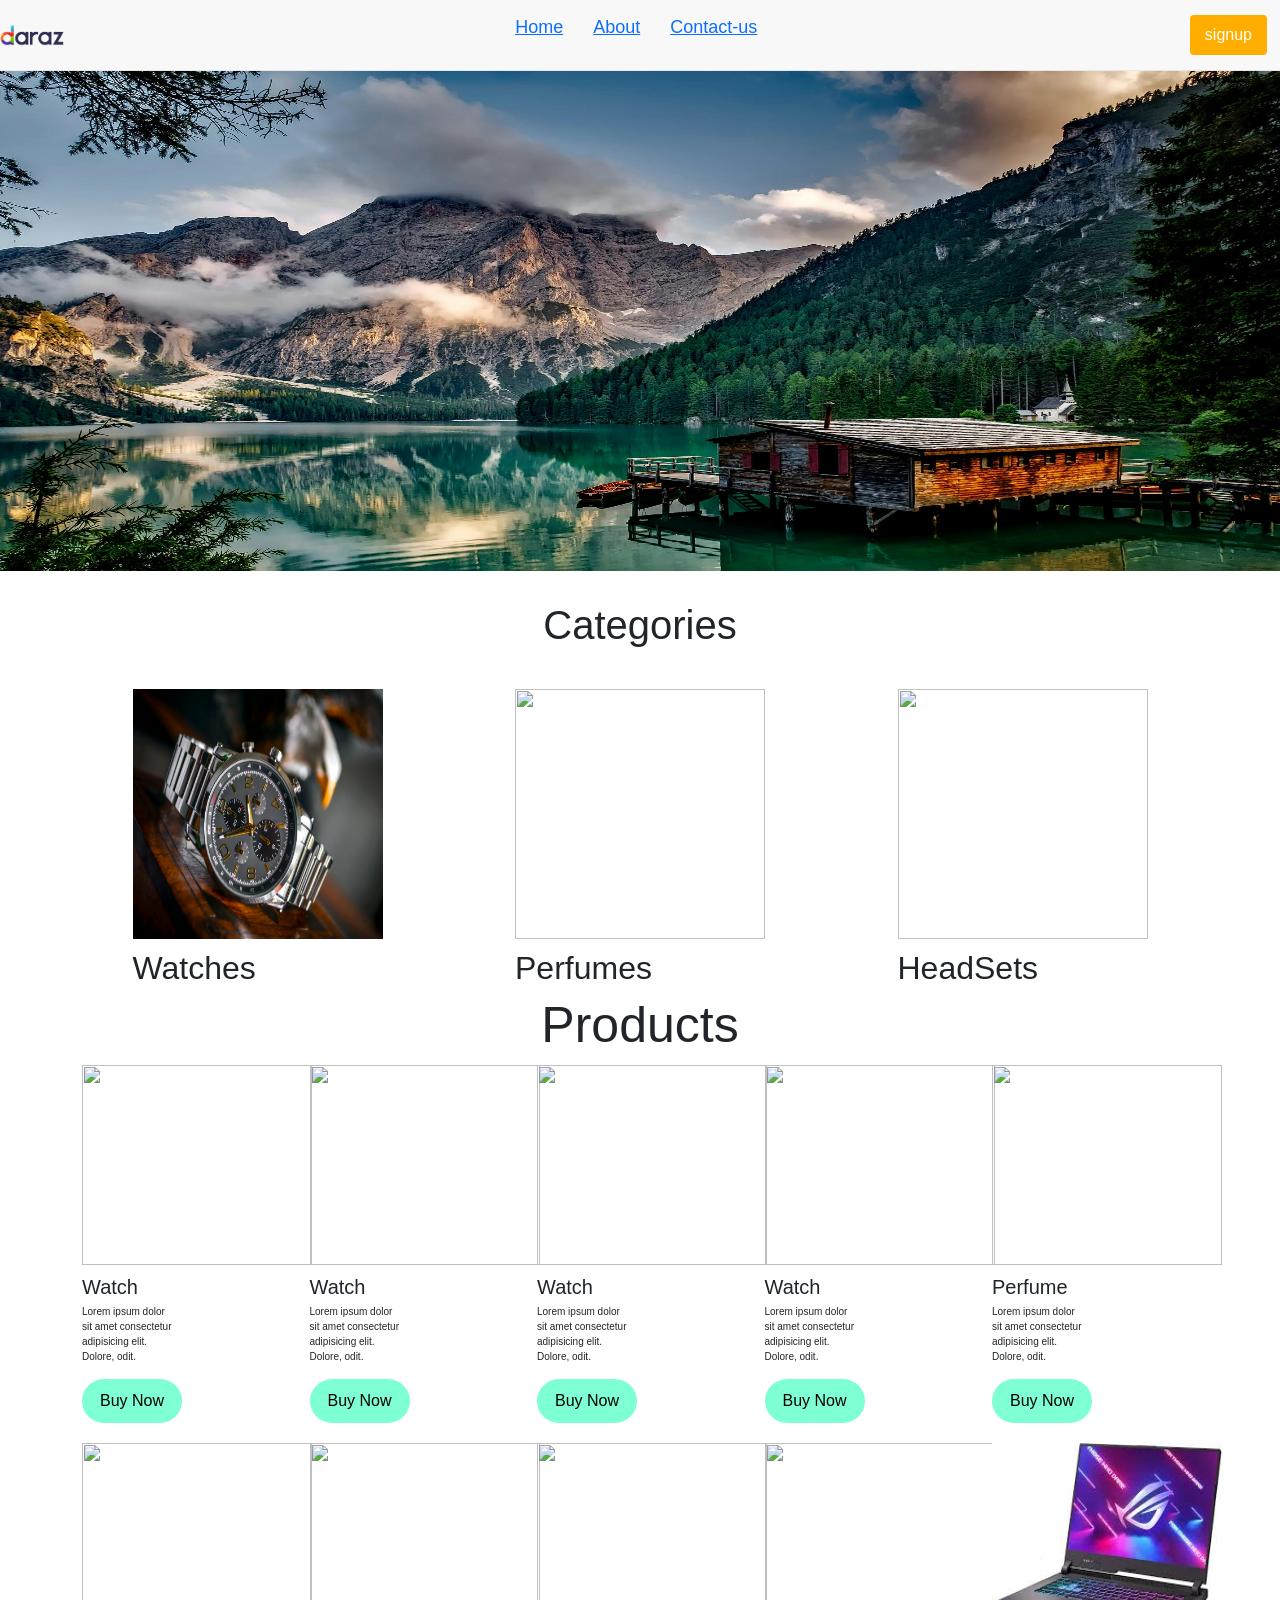
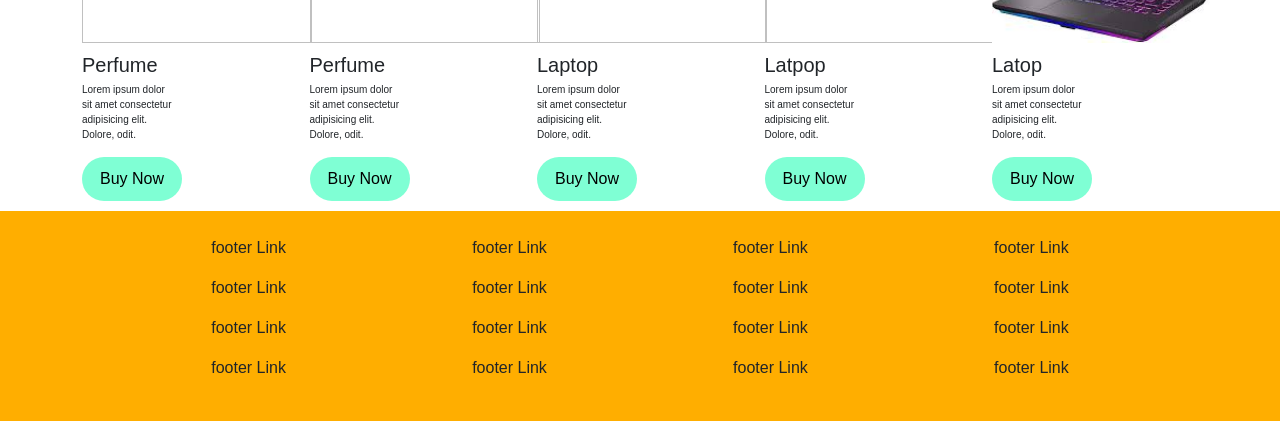
==== Website/index.html @ ec7efc1b "html, css, bootstrap website" ====
<html lang="en">
  <head>
    <meta charset="UTF-8" />
    <meta name="viewport" content="width=device-width, initial-scale=1.0" />
    <title>SMIT</title>
    <link rel="icon" href="assets/images/logo.ico" type="image/x-icon" />
    <!-- Favicon for browser tab -->
    <link rel="stylesheet" href="style3.css" />
    <link rel="preconnect" href="https://fonts.googleapis.com" />
    <link rel="preconnect" href="https://fonts.gstatic.com" crossorigin />
    <link
      href="https://cdn.jsdelivr.net/npm/bootstrap@5.3.7/dist/css/bootstrap.min.css"
      rel="stylesheet"
      integrity="sha384-LN+7fdVzj6u52u30Kp6M/trliBMCMKTyK833zpbD+pXdCLuTusPj697FH4R/5mcr"
      crossorigin="anonymous"
    />
    <link
      href="https://fonts.googleapis.com/css2?family=Exile&display=swap"
      rel="stylesheet"
    />
  </head>
  <body>
    <!-- Navbar Section -->
    <div class="navbar">
      <div class="logo">
        <img src="../images/daraz.png" alt="Daraz" />
      </div>
      <!-- Navbar Links -->
      <div class="nav-links">
        <ul class="list-items">
          <a href="./index.html"><li>Home</li></a>
          <a href="./about.html"><li>About</li></a>
          <a href="./contact.html"><li>Contact-us</li></a>
        </ul>
      </div>
      <!--Search Button -->
      <div class="Btn">
        <a href="./signup.html"><button type="button">signup</button></a>
      </div>
    </div>
    <!-- Banner -->
    <section>
      <div class="banner">
        <img class="banner-img" src="../images/banner.jpg" alt="" />
      </div>
    </section>
    <!-- Category -->
    <section>
      <h1 class="cat-heading">Categories</h1>
      <div class="Categories">
        <div class="watches">
          <img class="cat-img" src="../images/watch.jpg" alt="" />
          <h2>Watches</h2>
        </div>
        <div class="perfumes">
          <img class="cat-img" src="../images/perfume.jpg" alt="" />
          <h2>Perfumes</h2>
        </div>
        <div class="headset">
          <img class="cat-img" src="../images/headset.jpg" alt="" />
          <h2>HeadSets</h2>
        </div>
      </div>
    </section>

    <!-- Products Section -->
    <section>
      <h1 class="p-heading">Products</h1>
      <div class="container">
        <div class="row">
          <div class="col-lg-6 col-sm-6 col-12">
            <img src="../images/1.jpeg" alt="" />
            <h2>Watch</h2>
            <p>
              Lorem ipsum dolor sit amet consectetur adipisicing elit. Dolore,
              odit.
            </p>
            <button>Buy Now</button>
          </div>
        </div>
        <div class="row">
          <div class="col-lg-6 col-sm-6 col-12">
            <img src="../images/2.webp" alt="" />
            <h2>Watch</h2>
            <p>
              Lorem ipsum dolor sit amet consectetur adipisicing elit. Dolore,
              odit.
            </p>
            <button>Buy Now</button>
          </div>
        </div>
        <div class="row">
          <div class="col-lg-6 col-sm-6 col-12">
            <img src="images/3.webp" alt="" />
            <h2>Watch</h2>
            <p>
              Lorem ipsum dolor sit amet consectetur adipisicing elit. Dolore,
              odit.
            </p>
            <button>Buy Now</button>
          </div>
        </div>
        <div class="row">
          <div class="col-lg-6 col-sm-6 col-12">
            <img src="../images/4.jpeg" alt="" />
            <h2>Watch</h2>
            <p>
              Lorem ipsum dolor sit amet consectetur adipisicing elit. Dolore,
              odit.
            </p>
            <button>Buy Now</button>
          </div>
        </div>
        <div class="row">
          <div class="col-lg-6 col-sm-6 col-12">
            <img src="../images/5.jpeg" alt="" />
            <h2>Perfume</h2>
            <p>
              Lorem ipsum dolor sit amet consectetur adipisicing elit. Dolore,
              odit.
            </p>
            <button>Buy Now</button>
          </div>
        </div>
        <div class="row">
          <div class="col-lg-6 col-sm-6 col-12">
            <img src="../images/6.webp" alt="" />
            <h2>Perfume</h2>
            <p>
              Lorem ipsum dolor sit amet consectetur adipisicing elit. Dolore,
              odit.
            </p>
            <button>Buy Now</button>
          </div>
        </div>
        <div class="row">
          <div class="col-lg-6 col-sm-6 col-12">
            <img src="../images/7.webp" alt="" />
            <h2>Perfume</h2>
            <p>
              Lorem ipsum dolor sit amet consectetur adipisicing elit. Dolore,
              odit.
            </p>
            <button>Buy Now</button>
          </div>
        </div>
        <div class="row">
          <div class="col-lg-6 col-sm-6 col-12">
            <img src="../images/8.jpg" alt="" />
            <h2>Laptop</h2>
            <p>
              Lorem ipsum dolor sit amet consectetur adipisicing elit. Dolore,
              odit.
            </p>
            <button>Buy Now</button>
          </div>
        </div>
        <div class="row">
          <div class="col-lg-6 col-sm-6 col-12">
            <img src="../images/9.jpg" alt="" />
            <h2>Latpop</h2>
            <p>
              Lorem ipsum dolor sit amet consectetur adipisicing elit. Dolore,
              odit.
            </p>
            <button>Buy Now</button>
          </div>
        </div>
        <div class="row">
          <div class="col-lg-6 col-sm-6 col-12">
            <img src="../images/10.jpg" alt="" />
            <h2>Latop</h2>
            <p>
              Lorem ipsum dolor sit amet consectetur adipisicing elit. Dolore,
              odit.
            </p>
            <button>Buy Now</button>
          </div>
        </div>
      </div>
    </section>

    <!-- Footer -->
    <footer>
      <div class="footer">
        <div class="footer-links">
          <p>footer Link</p>
          <p>footer Link</p>
          <p>footer Link</p>
          <p>footer Link</p>
        </div>
        <div class="footer-links">
          <p>footer Link</p>
          <p>footer Link</p>
          <p>footer Link</p>
          <p>footer Link</p>
        </div>
        <div class="footer-links">
          <p>footer Link</p>
          <p>footer Link</p>
          <p>footer Link</p>
          <p>footer Link</p>
        </div>
        <div class="footer-links">
          <p>footer Link</p>
          <p>footer Link</p>
          <p>footer Link</p>
          <p>footer Link</p>
        </div>
      </div>
    </footer>
    <script
      src="https://cdn.jsdelivr.net/npm/bootstrap@5.3.7/dist/js/bootstrap.bundle.min.js"
      integrity="sha384-ndDqU0Gzau9qJ1lfW4pNLlhNTkCfHzAVBReH9diLvGRem5+R9g2FzA8ZGN954O5Q"
      crossorigin="anonymous"
    ></script>
  </body>
</html>
---- Website/style3.css ----
* {
    box-sizing: border-box;
    font-family: 'Roboto', sans-serif;
    padding: 0;
    margin: 0;
 }
            
.navbar {
    display: flex;
    justify-content: space-between;
    align-items: center;
    padding: 15px 30px;
    background-color: #f8f8f8;
    border-bottom: 1px solid #e7e7e7;
}
            
.logo img {
    height: 40px;
}
            
.nav-links ul {
    display: flex;
    list-style: none;
    gap: 30px;
}
            
.nav-links li {
    font-size: 18px;
    cursor: pointer;
    transition: color 0.3s;
}
            
.nav-links li:hover {
    color: #007bff;
}
            
.Btn button {
    padding: 8px 15px;
    background-color: #ffae00;
    color: white;
    border: none;
    border-radius: 4px;
    cursor: pointer;
    font-size: 16px;
    transition: background-color 0.3s;
}
            
.Btn button:hover {
    background-color: #0056b3;
}
            
.Btn::before {
    margin-right: 10px;
    font-size: 16px;
    color: #333;
}

.banner-img{
    height: 500px;
    width: 100%;
}

.categories{
    display: flex;
    justify-content: space-evenly;
}

.cat-img{
    width: 250px;
    height: 250px;
    margin: 10px 0;
}

.cat-heading{
    text-align: center;
    margin: 30px 0;
}

.container{
    display: flex;
    justify-content: space-between;
    flex-wrap: wrap;
    padding: none;
    margin: none;
}
.row{
    width: 230px;
    padding: 0px;
    margin: 0px;
    
}
.row img{
    width: 230px;
    height: 200px;
    padding: 0px;
    margin: 10px 0;
}
.p-heading{
    text-align: center;
    font-size: 50px;
    padding: 20px 0;
    padding: 0px;
    margin: 0px;
}
.row h2{
    padding: 0px;
    margin: 0px;
    font-size: 20px;
    font-weight: 300;
}
.row p{
    padding: 0px;
    margin: 5px 0;
    font-size: 10px;
    font-weight: 100;
}
.row button{
    padding: 10px;
    width: 100px;
    margin: 10px 0;
    border-radius: 25px;
    border: none;
    background-color: aquamarine;
}

.footer{
    display: flex;
    justify-content: space-evenly;
    padding: 25px;
    background-color: #ffae00;

}

a{
    text-decoration: none;
    color: black;
}
.background{
    position: fixed;
      top: 0;
      left: 0;
      width: 100%;
      height: 100%;
      background: url('./images/bg2.jpeg') no-repeat center center;
      background-size: cover;
      filter: blur(10px);
      z-index: -1;
}

.form{
    width: 500px;
    /* display: center; */
    margin: 100px auto;
    border: 5px solid white;
    border-radius: 20px;
    padding: 30px;
}
.form h1{
    text-align: center;
    color: white;
    margin-bottom: 10px;
}

input{
    padding: 10px;
    width: 100%;
    border-radius: 20px;
    border: none;
    border-bottom: 2px solid black;
    margin: 5px 0;
    background-color: #f8f8f8
}
.form-btn{
    background-color: aquamarine;
    border: none;
    margin: 0px 180px;
    margin-top: 15px;
    display: center;
    padding: 10px;
    border: none;
    border-radius: 20px;
    cursor: pointer;
    color: black;
}

.contact{
    display: flex;
    justify-content: space-evenly;
    margin: 0 30px;
    
}

.contacts{
    margin: 150px 0;
    width: 50%;
}
.contact-h1{
    /* text-align: center; */
    font-size: 50px;
    padding: 20px 0;
}
.form-contact{
    margin: 100px 100px;
    border: 2px solid rgb(48, 44, 44);
    padding: 20px 10px;
    width: 50%;
    /* border-radius: 25px; */
    

}
.contact-p{
    font-size: 12px;
    font-weight: 100;
}

.message {
  width: 100%;
  padding: 10px;
  vertical-align: top;
  resize: vertical; /* allows user to resize vertically */
  box-sizing: border-box; /* ensures padding doesn't increase width */
  font-family: inherit;
  font-size: 1rem;
  line-height: 1.4;
}

.about-section {
    font-family: Arial, sans-serif;
    max-width: 1200px;
    margin: 0 auto;
    padding: 40px 20px;
}

.about-header {
    text-align: center;
    margin-bottom: 40px;
}

.about-title {
    font-size: 2.5rem;
    color: #333;
    font-weight: 700;
}

.about-content {
    display: flex;
    align-items: center;
    gap: 50px;
}

.text-content {
    flex: 1;
}

.company-name {
    font-size: 2rem;
    color: #222;
    margin-bottom: 20px;
}

.company-description {
    font-size: 1.1rem;
    line-height: 1.6;
    color: #555;
}

.about-img {
    flex: 1;
    max-width: 100%;
    height: auto;
    border-radius: 8px;
    box-shadow: 0 4px 8px rgba(0,0,0,0.1);
}

/* Responsive layout for smaller screens */
@media (max-width: 768px) {
    .about-content {
        flex-direction: column;
    }
    
    .about-img {
        order: -1; /* Image above text on mobile */
        margin-bottom: 30px;
    }
}
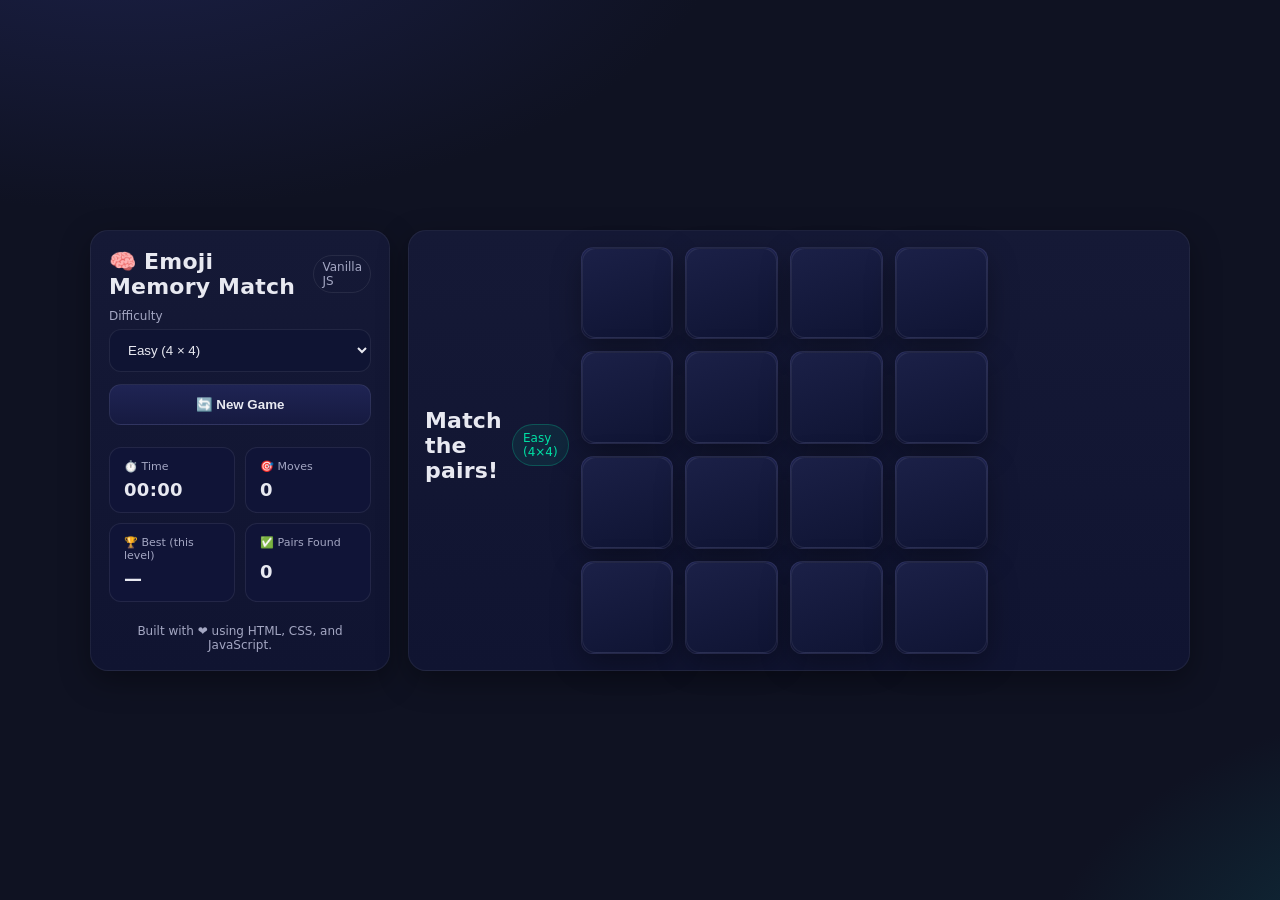
==== commit d937be55: "Commit added by Shahzaib" ====
--- a/Website/index.html
+++ b/Website/index.html
@@ -1,218 +1,523 @@
+<!DOCTYPE html>
 <html lang="en">
-  <head>
-    <meta charset="UTF-8" />
-    <meta name="viewport" content="width=device-width, initial-scale=1.0" />
-    <title>SMIT</title>
-    <link rel="icon" href="assets/images/logo.ico" type="image/x-icon" />
-    <!-- Favicon for browser tab -->
-    <link rel="stylesheet" href="style3.css" />
-    <link rel="preconnect" href="https://fonts.googleapis.com" />
-    <link rel="preconnect" href="https://fonts.gstatic.com" crossorigin />
-    <link
-      href="https://cdn.jsdelivr.net/npm/bootstrap@5.3.7/dist/css/bootstrap.min.css"
-      rel="stylesheet"
-      integrity="sha384-LN+7fdVzj6u52u30Kp6M/trliBMCMKTyK833zpbD+pXdCLuTusPj697FH4R/5mcr"
-      crossorigin="anonymous"
-    />
-    <link
-      href="https://fonts.googleapis.com/css2?family=Exile&display=swap"
-      rel="stylesheet"
-    />
-  </head>
-  <body>
-    <!-- Navbar Section -->
-    <div class="navbar">
-      <div class="logo">
-        <img src="../images/daraz.png" alt="Daraz" />
+<head>
+  <meta charset="utf-8" />
+  <meta name="viewport" content="width=device-width, initial-scale=1" />
+  <title>Emoji Memory Match</title>
+  <!--
+    Emoji Memory Match — beginner-friendly web game
+    ------------------------------------------------
+    Highlights:
+    • Pure HTML/CSS/JS (single file)
+    • Clean modular JS, well-commented
+    • Clear mechanics, timer + moves + best score per difficulty (localStorage)
+    • Simple, attractive UI with smooth card flips
+
+    How to customize quickly:
+    - Change the emoji pool in JS (EMOJI_POOL)
+    - Tweak difficulties in DIFFICULTIES
+    - Adjust colors in :root CSS variables
+  -->
+  <style>
+    :root {
+      --bg: #0f1222;           /* page background */
+      --panel: #151936;        /* UI panels */
+      --accent: #8b7bff;       /* accent color */
+      --accent-2: #00e0a4;     /* secondary accent */
+      --text: #e8e9f1;         /* primary text */
+      --muted: #a4a7c3;        /* muted text */
+      --card-front: #1b2047;   /* card face-down */
+      --card-back: #232a62;    /* card face-up background */
+      --good: #11d67b;
+      --bad: #ff6b6b;
+      --shadow: 0 10px 30px rgba(0,0,0,.35);
+      --radius: 18px;
+      --speed: 180ms;
+    }
+
+    * { box-sizing: border-box; }
+    html, body { height: 100%; }
+    body {
+      margin: 0;
+      font-family: ui-sans-serif, system-ui, -apple-system, Segoe UI, Roboto, "Helvetica Neue", Arial, "Noto Sans", "Apple Color Emoji", "Segoe UI Emoji";
+      background: radial-gradient(1200px 600px at 10% -10%, #1b2047 0%, transparent 50%),
+                  radial-gradient(1000px 600px at 120% 110%, #103b48 0%, transparent 50%),
+                  var(--bg);
+      color: var(--text);
+      display: grid;
+      place-items: center;
+      padding: 24px;
+    }
+
+    .app {
+      width: min(1100px, 100%);
+      display: grid;
+      grid-template-columns: 300px 1fr;
+      gap: 18px;
+    }
+
+    @media (max-width: 900px) {
+      .app { grid-template-columns: 1fr; }
+    }
+
+    .panel {
+      background: linear-gradient(180deg, #151936, #101431);
+      border: 1px solid rgba(255,255,255,.06);
+      border-radius: var(--radius);
+      box-shadow: var(--shadow);
+      padding: 18px;
+    }
+
+    .header { display: flex; align-items: center; justify-content: space-between; gap: 12px; margin-bottom: 10px; }
+    .title { font-size: 22px; font-weight: 800; letter-spacing: .2px; }
+    .badge { font-size: 12px; color: var(--muted); border: 1px solid rgba(255,255,255,.08); padding: 4px 8px; border-radius: 999px; }
+
+    .controls { display: grid; gap: 12px; }
+
+    .field { display: grid; gap: 6px; }
+    .label { font-size: 12px; color: var(--muted); }
+
+    select, button, .stat {
+      width: 100%;
+      background: #0f1433;
+      color: var(--text);
+      border: 1px solid rgba(255,255,255,.08);
+      padding: 12px 14px;
+      border-radius: 12px;
+      outline: none;
+    }
+
+    select:focus, button:focus { border-color: var(--accent); box-shadow: 0 0 0 3px rgba(139,123,255,.2); }
+
+    button {
+      background: linear-gradient(180deg, #1f2454, #161a40);
+      font-weight: 700;
+      cursor: pointer;
+      transition: transform var(--speed), filter var(--speed), box-shadow var(--speed);
+    }
+    button:hover { filter: brightness(1.05); }
+    button:active { transform: translateY(1px); }
+
+    .stats { display: grid; grid-template-columns: 1fr 1fr; gap: 10px; margin-top: 10px; }
+    .stat { display: grid; gap: 6px; background: #101437; }
+    .stat .label { font-size: 11px; }
+    .stat .value { font-size: 18px; font-weight: 800; letter-spacing: .3px; }
+
+    .grid.panel { padding: 16px; }
+
+    .grid-header { display:flex; align-items:center; justify-content: space-between; gap: 10px; margin-bottom: 10px; }
+    .difficulty-pill { font-size: 12px; color: var(--accent-2); background: rgba(0,224,164,.08); border: 1px solid rgba(0,224,164,.25); padding: 6px 10px; border-radius: 999px; }
+
+    .grid {
+      display: grid;
+      grid-template-columns: repeat(4, 1fr); /* default; updated via inline style in JS for other difficulties */
+      gap: 12px;
+      user-select: none;
+    }
+
+    .card {
+      position: relative;
+      width: 100%; aspect-ratio: 1/1;
+      perspective: 800px;
+    }
+
+    .card-inner {
+      position:absolute; inset:0;
+      border-radius: 14px;
+      transform-style: preserve-3d;
+      transition: transform 260ms ease;
+      cursor: pointer;
+      box-shadow: var(--shadow);
+    }
+
+    .card.is-flipped .card-inner { transform: rotateY(180deg); }
+    .card.is-matched .card-inner { box-shadow: 0 0 0 2px var(--good), 0 8px 20px rgba(17,214,123,.3); }
+
+    .face {
+      position:absolute; inset:0;
+      display:grid; place-items:center;
+      border-radius: 14px;
+      backface-visibility: hidden;
+      font-size: clamp(26px, 6vw, 44px);
+    }
+
+    .front { /* face-down */
+      background: linear-gradient(160deg, var(--card-front), #0f1433);
+      border: 1px solid rgba(255,255,255,.07);
+    }
+
+    .back { /* face-up */
+      background: radial-gradient(800px 300px at 20% 10%, rgba(255,255,255,.08), transparent 40%),
+                  linear-gradient(160deg, var(--card-back), #1a2157);
+      border: 1px solid rgba(255,255,255,.09);
+      transform: rotateY(180deg);
+    }
+
+    /* Win overlay */
+    .overlay {
+      position: fixed; inset: 0; display: grid; place-items: center;
+      background: rgba(4,7,20,.6);
+      opacity: 0; pointer-events: none; transition: opacity 200ms ease;
+    }
+    .overlay.show { opacity: 1; pointer-events: auto; }
+    .dialog {
+      width: min(520px, 92vw);
+      background: linear-gradient(180deg, #14183a, #0c1031);
+      border: 1px solid rgba(255,255,255,.08);
+      border-radius: 20px; padding: 20px; box-shadow: var(--shadow);
+      text-align: center; display: grid; gap: 10px;
+    }
+    .dialog h2 { margin: 6px 0; font-size: 24px; }
+    .dialog p { margin: 0; color: var(--muted); }
+
+    .row { display:flex; gap:10px; justify-content:center; }
+    .chip { background:#0f1433; border:1px solid rgba(255,255,255,.08); padding:8px 12px; border-radius:999px; font-weight:700; }
+
+    .footer { text-align:center; margin-top: 10px; color: var(--muted); font-size: 12px; }
+    .footer a { color: var(--accent-2); text-decoration:none; }
+  </style>
+</head>
+<body>
+  <div class="app">
+    <!-- Sidebar / Controls -->
+    <aside class="panel">
+      <div class="header">
+        <div class="title">🧠 Emoji Memory Match</div>
+        <span class="badge">Vanilla JS</span>
       </div>
-      <!-- Navbar Links -->
-      <div class="nav-links">
-        <ul class="list-items">
-          <a href="./index.html"><li>Home</li></a>
-          <a href="./about.html"><li>About</li></a>
-          <a href="./contact.html"><li>Contact-us</li></a>
-        </ul>
+
+      <div class="controls">
+        <div class="field">
+          <label class="label" for="difficulty">Difficulty</label>
+          <select id="difficulty" aria-label="Select difficulty">
+            <!-- values map to DIFFICULTIES keys in JS -->
+            <option value="easy">Easy (4 × 4)</option>
+            <option value="medium">Medium (5 × 4)</option>
+            <option value="hard">Hard (6 × 4)</option>
+          </select>
+        </div>
+
+        <div class="field">
+          <button id="newGameBtn" type="button">🔄 New Game</button>
+        </div>
+
+        <div class="stats">
+          <div class="stat">
+            <div class="label">⏱️ Time</div>
+            <div class="value" id="time">00:00</div>
+          </div>
+          <div class="stat">
+            <div class="label">🎯 Moves</div>
+            <div class="value" id="moves">0</div>
+          </div>
+          <div class="stat">
+            <div class="label">🏆 Best (this level)</div>
+            <div class="value" id="best">—</div>
+          </div>
+          <div class="stat">
+            <div class="label">✅ Pairs Found</div>
+            <div class="value" id="found">0</div>
+          </div>
+        </div>
+
+        <div class="footer">Built with ❤️ using HTML, CSS, and JavaScript.</div>
       </div>
-      <!--Search Button -->
-      <div class="Btn">
-        <a href="./signup.html"><button type="button">signup</button></a>
+    </aside>
+
+    <!-- Game Grid -->
+    <main class="panel grid">
+      <div class="grid-header">
+        <div class="title">Match the pairs!</div>
+        <span id="diffPill" class="difficulty-pill">Easy</span>
+      </div>
+      <div id="grid" class="grid" aria-live="polite" aria-label="Game board"></div>
+    </main>
+  </div>
+
+  <!-- Win dialog overlay -->
+  <div id="overlay" class="overlay" role="dialog" aria-modal="true" aria-labelledby="winTitle">
+    <div class="dialog">
+      <h2 id="winTitle">🎉 You matched them all!</h2>
+      <p id="winStats">Time 00:00 • Moves 0</p>
+      <div class="row">
+        <button id="playAgainBtn" type="button">Play Again</button>
+        <button id="changeLevelBtn" type="button">Change Level</button>
       </div>
     </div>
-    <!-- Banner -->
-    <section>
-      <div class="banner">
-        <img class="banner-img" src="../images/banner.jpg" alt="" />
-      </div>
-    </section>
-    <!-- Category -->
-    <section>
-      <h1 class="cat-heading">Categories</h1>
-      <div class="Categories">
-        <div class="watches">
-          <img class="cat-img" src="../images/watch.jpg" alt="" />
-          <h2>Watches</h2>
+  </div>
+
+  <script>
+    // -----------------------------
+    // Configuration
+    // -----------------------------
+    const DIFFICULTIES = {
+      easy:   { cols: 4, rows: 4 }, // 16 cards -> 8 pairs
+      medium: { cols: 5, rows: 4 }, // 20 cards -> 10 pairs
+      hard:   { cols: 6, rows: 4 }, // 24 cards -> 12 pairs
+    };
+
+    // A fun, diverse emoji pool — feel free to replace with your theme!
+    const EMOJI_POOL = [
+      '🍎','🍊','🍋','🍉','🍇','🍓','🍒','🍍','🥝','🥥','🥑','🌶️','🍔','🍕','🍟','🌮',
+      '🐶','🐱','🐭','🐹','🐰','🦊','🐻','🐼','🐨','🐯','🦁','🐷','🐸','🐵','🐤','🦆',
+      '⚽','🏀','🏈','⚾','🎾','🏐','🎱','🥏','🏓','🏸','🥊','⛳','🎯','🎮','🎲','🧩',
+      '🚗','🚌','🚲','✈️','🚀','🛸','🚁','🚂','⛵','🚤','🛴','🏍️','🚑','🚒','🚜','🚕'
+    ];
+
+    // -----------------------------
+    // Utility helpers
+    // -----------------------------
+    const $ = (sel, root = document) => root.querySelector(sel);
+    const $$ = (sel, root = document) => Array.from(root.querySelectorAll(sel));
+
+    const pad2 = n => String(n).padStart(2, '0');
+
+    function shuffle(array) {
+      // Fisher–Yates shuffle
+      for (let i = array.length - 1; i > 0; i--) {
+        const j = Math.floor(Math.random() * (i + 1));
+        [array[i], array[j]] = [array[j], array[i]];
+      }
+      return array;
+    }
+
+    // -----------------------------
+    // Game state
+    // -----------------------------
+    const state = {
+      levelKey: 'easy',
+      gridEl: null,
+      lock: false,
+      first: null,
+      second: null,
+      foundPairs: 0,
+      totalPairs: 0,
+      moves: 0,
+      timeMs: 0,
+      timerId: null,
+      hasStarted: false,
+    };
+
+    // -----------------------------
+    // Timer logic
+    // -----------------------------
+    function startTimer() {
+      if (state.timerId) return;
+      const t0 = performance.now() - state.timeMs;
+      state.timerId = setInterval(() => {
+        state.timeMs = performance.now() - t0;
+        renderTime();
+      }, 250);
+    }
+
+    function stopTimer() {
+      clearInterval(state.timerId);
+      state.timerId = null;
+    }
+
+    function resetTimer() {
+      stopTimer();
+      state.timeMs = 0;
+      renderTime();
+    }
+
+    function renderTime() {
+      const secs = Math.floor(state.timeMs / 1000);
+      const m = Math.floor(secs / 60);
+      const s = secs % 60;
+      $('#time').textContent = `${pad2(m)}:${pad2(s)}`;
+    }
+
+    // -----------------------------
+    // Local storage for best times
+    // -----------------------------
+    function bestKey() { return `mm_best_${state.levelKey}`; }
+
+    function loadBest() {
+      const ms = +localStorage.getItem(bestKey());
+      if (!ms) return null;
+      const secs = Math.floor(ms / 1000);
+      const m = Math.floor(secs / 60);
+      const s = secs % 60;
+      return `${pad2(m)}:${pad2(s)}`;
+    }
+
+    function maybeSaveBest() {
+      const current = state.timeMs|0;
+      const key = bestKey();
+      const prev = +localStorage.getItem(key) || Infinity;
+      if (current < prev) {
+        localStorage.setItem(key, String(current));
+      }
+    }
+
+    function renderBest() {
+      $('#best').textContent = loadBest() || '—';
+    }
+
+    // -----------------------------
+    // Board setup
+    // -----------------------------
+    function makeDeck(pairs) {
+      // Pick N emojis and duplicate to make pairs
+      const chosen = shuffle(EMOJI_POOL.slice()).slice(0, pairs);
+      const deck = shuffle(chosen.concat(chosen));
+      return deck;
+    }
+
+    function createCard(emoji, index) {
+      const card = document.createElement('button');
+      card.className = 'card';
+      card.setAttribute('type', 'button');
+      card.setAttribute('aria-label', 'Memory card');
+      card.dataset.value = emoji;
+      card.dataset.index = index;
+      card.innerHTML = `
+        <div class="card-inner">
+          <div class="face front"></div>
+          <div class="face back">${emoji}</div>
         </div>
-        <div class="perfumes">
-          <img class="cat-img" src="../images/perfume.jpg" alt="" />
-          <h2>Perfumes</h2>
-        </div>
-        <div class="headset">
-          <img class="cat-img" src="../images/headset.jpg" alt="" />
-          <h2>HeadSets</h2>
-        </div>
-      </div>
-    </section>
-
-    <!-- Products Section -->
-    <section>
-      <h1 class="p-heading">Products</h1>
-      <div class="container">
-        <div class="row">
-          <div class="col-lg-6 col-sm-6 col-12">
-            <img src="../images/1.jpeg" alt="" />
-            <h2>Watch</h2>
-            <p>
-              Lorem ipsum dolor sit amet consectetur adipisicing elit. Dolore,
-              odit.
-            </p>
-            <button>Buy Now</button>
-          </div>
-        </div>
-        <div class="row">
-          <div class="col-lg-6 col-sm-6 col-12">
-            <img src="../images/2.webp" alt="" />
-            <h2>Watch</h2>
-            <p>
-              Lorem ipsum dolor sit amet consectetur adipisicing elit. Dolore,
-              odit.
-            </p>
-            <button>Buy Now</button>
-          </div>
-        </div>
-        <div class="row">
-          <div class="col-lg-6 col-sm-6 col-12">
-            <img src="images/3.webp" alt="" />
-            <h2>Watch</h2>
-            <p>
-              Lorem ipsum dolor sit amet consectetur adipisicing elit. Dolore,
-              odit.
-            </p>
-            <button>Buy Now</button>
-          </div>
-        </div>
-        <div class="row">
-          <div class="col-lg-6 col-sm-6 col-12">
-            <img src="../images/4.jpeg" alt="" />
-            <h2>Watch</h2>
-            <p>
-              Lorem ipsum dolor sit amet consectetur adipisicing elit. Dolore,
-              odit.
-            </p>
-            <button>Buy Now</button>
-          </div>
-        </div>
-        <div class="row">
-          <div class="col-lg-6 col-sm-6 col-12">
-            <img src="../images/5.jpeg" alt="" />
-            <h2>Perfume</h2>
-            <p>
-              Lorem ipsum dolor sit amet consectetur adipisicing elit. Dolore,
-              odit.
-            </p>
-            <button>Buy Now</button>
-          </div>
-        </div>
-        <div class="row">
-          <div class="col-lg-6 col-sm-6 col-12">
-            <img src="../images/6.webp" alt="" />
-            <h2>Perfume</h2>
-            <p>
-              Lorem ipsum dolor sit amet consectetur adipisicing elit. Dolore,
-              odit.
-            </p>
-            <button>Buy Now</button>
-          </div>
-        </div>
-        <div class="row">
-          <div class="col-lg-6 col-sm-6 col-12">
-            <img src="../images/7.webp" alt="" />
-            <h2>Perfume</h2>
-            <p>
-              Lorem ipsum dolor sit amet consectetur adipisicing elit. Dolore,
-              odit.
-            </p>
-            <button>Buy Now</button>
-          </div>
-        </div>
-        <div class="row">
-          <div class="col-lg-6 col-sm-6 col-12">
-            <img src="../images/8.jpg" alt="" />
-            <h2>Laptop</h2>
-            <p>
-              Lorem ipsum dolor sit amet consectetur adipisicing elit. Dolore,
-              odit.
-            </p>
-            <button>Buy Now</button>
-          </div>
-        </div>
-        <div class="row">
-          <div class="col-lg-6 col-sm-6 col-12">
-            <img src="../images/9.jpg" alt="" />
-            <h2>Latpop</h2>
-            <p>
-              Lorem ipsum dolor sit amet consectetur adipisicing elit. Dolore,
-              odit.
-            </p>
-            <button>Buy Now</button>
-          </div>
-        </div>
-        <div class="row">
-          <div class="col-lg-6 col-sm-6 col-12">
-            <img src="../images/10.jpg" alt="" />
-            <h2>Latop</h2>
-            <p>
-              Lorem ipsum dolor sit amet consectetur adipisicing elit. Dolore,
-              odit.
-            </p>
-            <button>Buy Now</button>
-          </div>
-        </div>
-      </div>
-    </section>
-
-    <!-- Footer -->
-    <footer>
-      <div class="footer">
-        <div class="footer-links">
-          <p>footer Link</p>
-          <p>footer Link</p>
-          <p>footer Link</p>
-          <p>footer Link</p>
-        </div>
-        <div class="footer-links">
-          <p>footer Link</p>
-          <p>footer Link</p>
-          <p>footer Link</p>
-          <p>footer Link</p>
-        </div>
-        <div class="footer-links">
-          <p>footer Link</p>
-          <p>footer Link</p>
-          <p>footer Link</p>
-          <p>footer Link</p>
-        </div>
-        <div class="footer-links">
-          <p>footer Link</p>
-          <p>footer Link</p>
-          <p>footer Link</p>
-          <p>footer Link</p>
-        </div>
-      </div>
-    </footer>
-    <script
-      src="https://cdn.jsdelivr.net/npm/bootstrap@5.3.7/dist/js/bootstrap.bundle.min.js"
-      integrity="sha384-ndDqU0Gzau9qJ1lfW4pNLlhNTkCfHzAVBReH9diLvGRem5+R9g2FzA8ZGN954O5Q"
-      crossorigin="anonymous"
-    ></script>
-  </body>
+      `;
+      card.addEventListener('click', onCardClick);
+      return card;
+    }
+
+    function layoutGrid(cols) {
+      const grid = $('#grid');
+      grid.style.gridTemplateColumns = `repeat(${cols}, 1fr)`;
+    }
+
+    function resetStateForNewGame() {
+      state.lock = false;
+      state.first = null; state.second = null;
+      state.foundPairs = 0; state.moves = 0; state.hasStarted = false;
+      $('#found').textContent = '0';
+      $('#moves').textContent = '0';
+      resetTimer();
+    }
+
+    function newGame(levelKey = state.levelKey) {
+      state.levelKey = levelKey;
+      const lvl = DIFFICULTIES[levelKey];
+      const totalCards = lvl.cols * lvl.rows;
+      const pairs = totalCards / 2;
+      state.totalPairs = pairs;
+
+      resetStateForNewGame();
+      renderBest();
+
+      $('#diffPill').textContent =
+        levelKey.charAt(0).toUpperCase() + levelKey.slice(1) + ` (${lvl.cols}×${lvl.rows})`;
+
+      const grid = $('#grid');
+      grid.replaceChildren();
+      layoutGrid(lvl.cols);
+
+      const deck = makeDeck(pairs);
+      deck.forEach((emoji, i) => grid.appendChild(createCard(emoji, i)));
+    }
+
+    // -----------------------------
+    // Interaction logic
+    // -----------------------------
+    function flipUp(card) { card.classList.add('is-flipped'); }
+    function flipDown(card) { card.classList.remove('is-flipped'); }
+
+    function onCardClick(e) {
+      const card = e.currentTarget;
+      if (state.lock) return;               // ignore during compare
+      if (card.classList.contains('is-flipped')) return; // already up
+
+      // Start timer on the very first move
+      if (!state.hasStarted) { startTimer(); state.hasStarted = true; }
+
+      flipUp(card);
+
+      if (!state.first) {
+        state.first = card;
+        return;
+      }
+
+      state.second = card;
+      state.lock = true; // temporarily lock input while we compare
+      state.moves += 1;
+      $('#moves').textContent = String(state.moves);
+
+      const match = state.first.dataset.value === state.second.dataset.value;
+      if (match) {
+        // Mark as matched, keep face-up
+        [state.first, state.second].forEach(c => c.classList.add('is-matched'));
+        afterCompare(true);
+      } else {
+        // Flip back after a short delay
+        setTimeout(() => {
+          flipDown(state.first);
+          flipDown(state.second);
+          afterCompare(false);
+        }, 650);
+      }
+    }
+
+    function afterCompare(matched) {
+      if (matched) {
+        state.foundPairs += 1;
+        $('#found').textContent = String(state.foundPairs);
+      }
+      // Clear selection and unlock
+      state.first = null; state.second = null; state.lock = false;
+
+      // Win check
+      if (state.foundPairs === state.totalPairs) {
+        stopTimer();
+        maybeSaveBest();
+        showWin();
+        renderBest();
+      }
+    }
+
+    // -----------------------------
+    // Win overlay
+    // -----------------------------
+    function showWin() {
+      const secs = Math.floor(state.timeMs / 1000);
+      const m = Math.floor(secs / 60);
+      const s = secs % 60;
+      $('#winStats').textContent = `Time ${pad2(m)}:${pad2(s)} • Moves ${state.moves}`;
+      $('#overlay').classList.add('show');
+    }
+
+    function hideWin() { $('#overlay').classList.remove('show'); }
+
+    // -----------------------------
+    // Wiring UI controls
+    // -----------------------------
+    function initUI() {
+      $('#newGameBtn').addEventListener('click', () => { hideWin(); newGame(state.levelKey); });
+      $('#difficulty').addEventListener('change', (e) => {
+        const key = e.target.value;
+        hideWin();
+        newGame(key);
+      });
+      $('#playAgainBtn').addEventListener('click', () => { hideWin(); newGame(state.levelKey); });
+      $('#changeLevelBtn').addEventListener('click', () => {
+        hideWin();
+        const select = $('#difficulty');
+        // rotate to next option for quick retry with variety
+        const i = select.selectedIndex;
+        select.selectedIndex = (i + 1) % select.options.length;
+        newGame(select.value);
+      });
+    }
+
+    // -----------------------------
+    // Boot
+    // -----------------------------
+    window.addEventListener('DOMContentLoaded', () => {
+      initUI();
+      newGame('easy');
+      // Ensure the <select> reflects current level
+      $('#difficulty').value = 'easy';
+    });
+  </script>
+</body>
 </html>
